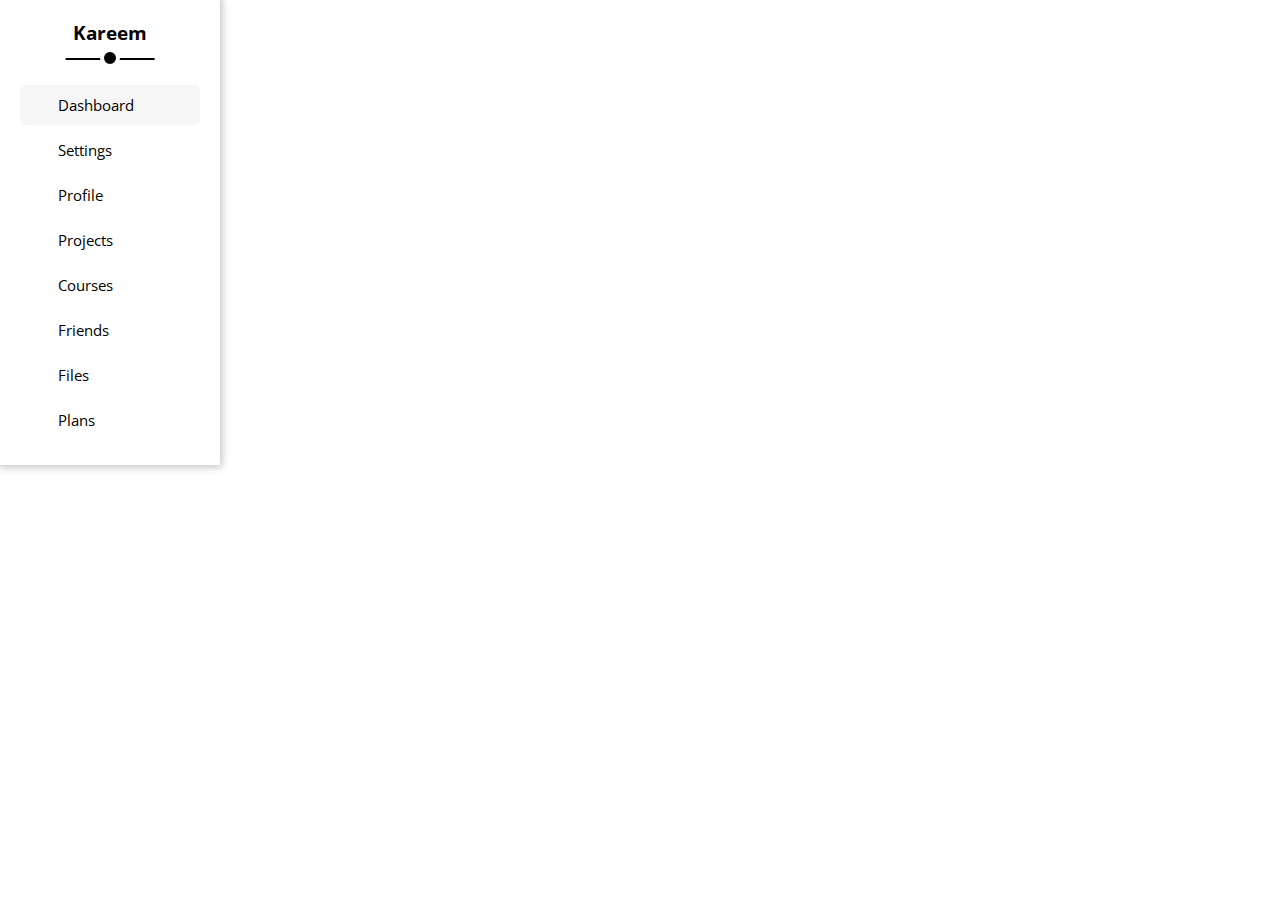
==== settings.html @ 8bd42213 "Created Settings HTML Page and fixed links in <aside>" ====
<!DOCTYPE html>
<html lang="en">
<head>
    <meta charset="UTF-8">
    <meta name="viewport" content="width=device-width, initial-scale=1.0">
    <title>Settings</title>

    <!-- Font Awesome -->
    <link rel="stylesheet" href="css/all.min.css">
    
    <!-- Normailze CSS File -->
    <link rel="stylesheet" href="css/normalize.css">

    <!-- Dashboard CSS FIle -->
    <link rel="stylesheet" href="css/dashboard.css">

    <!-- Settings CSS File -->
    <link rel="stylesheet" href="css/settings.css">
    
    <!-- Google Font -->
    <link rel="preconnect" href="https://fonts.googleapis.com">
    <link rel="preconnect" href="https://fonts.gstatic.com" crossorigin>
    <link href="https://fonts.googleapis.com/css2?family=Open+Sans:ital,wght@0,300..800;1,300..800&display=swap" rel="stylesheet">
</head>
<body>
    <div class="page">
        <aside>
            <h3>Kareem</h3>
            <ul>
                <li><a href="index.html" class="active"><span>Dashboard</span></a></li>
                <li><a href="settings.html"><span>Settings</span></a></li>
                <li><a href="profile.html"><span>Profile</span></a></li>
                <li><a href="projects.html"><span>Projects</span></a></li>
                <li><a href="courses.html"><span>Courses</span></a></li>
                <li><a href="friends.html"><span>Friends</span></a></li>
                <li><a href="files.html"><span>Files</span></a></li>
                <li><a href="plans.html"><span>Plans</span></a></li>
            </ul>
        </aside>

        
    </div>
</body>
</html>
---- css/dashboard.css ----
/* Variables */
:root {
    --main-trans: 0.3s;
    --hover-color: #f6f6f6;
    --blue-color: #0075ff;
    --blue-alt-color: #0d69d5;
    --orange-color: #f59e0b;
    --green-color: #22c55e;
    --red-color: #f44336;
    --grey-color: #888;
    --border-color: #ccc;
    --border-light: #ececec;
    --shadow: 0 0 8px 2px rgb(194, 194, 194);
    --shadow-light: 0 0 6px 2px rgb(221, 221, 221);
}
/* End Variables */



/* Global Rules */
html {
    scroll-behavior: smooth;
}

body {
    font-family: "Open Sans", sans-serif;
    font-optical-sizing: auto;
    font-style: normal;
}

* {
    margin: 0;
    padding: 0;
    box-sizing: border-box;
    -webkit-box-sizing: border-box;
    -moz-box-sizing: border-box;
}

ul {
    margin: 0;
    padding: 0;
    list-style: none;
}

a {
    text-decoration: none;
}

.container {
    margin-left: auto;
    margin-right: auto;
    padding-left: 15px;
    padding-right: 15px;
}

.main-title h1{
    margin: 0;
    padding: 20px;
    position: relative;
    width: fit-content;
}

.main-title h1::before {
    content: "";
    position: absolute;
    width: 60%;
    height: 3px;
    background-color: white;
    bottom: 10px;
    left: 20px;
}

.main-title h1::after {
    content: "";
    position: absolute;
    width: 30%;
    height: 3px;
    background-color: black;
    bottom: 10px;
    left: 20px;
}
/* End Global Rules */



/* Local Rules */
.page {
    display: flex;
    /* flex-wrap: wrap; */
}

aside {
    width: 220px;
    padding: 20px;
    box-shadow: 0 0 8px 2px rgb(194, 194, 194);
    position: relative;
}

aside h3 {
    width: fit-content;
    margin: 0 auto 40px;
    position: relative;
}

aside h3::before {
    content: "";
    position: absolute;
    height: 2px;
    background-color: black;
    width: 120%;
    bottom: -15px;
    left: 50%;
    translate: -50%;
}

aside h3::after {
    content: "";
    position: absolute;
    width: 12px;
    height: 12px;
    background-color: black;
    bottom: -23px;
    left: 50%;
    translate: -50%;
    border-radius: 50%;
    border: 4px solid white;
}

aside ul li a {
    display: block;
    padding: 10px;
    border-radius: 6px;
    color: black;
    width: 100%;
    transition: var(--main-trans);
    margin-bottom: 5px;
    position: relative;
    padding-left: 38px;
    font-size: 15px;
}

aside ul li a::before {
    position: absolute;
    font-family: "Font Awesome 6 Free"; /* or "Font Awesome 6 Free", depending on your version */
    font-weight: 900; /* This sets the icon weight, 900 for solid, 400 for regular, etc. */
    left: 10px;
    top: 50%;
    translate: 0 -50%;
}

aside ul li a:hover {
    background-color: var(--hover-color);
}

aside ul li a.active {
    background-color: var(--hover-color);
}

aside ul li:first-of-type a::before {
    content: "\f201";
}

aside ul li a[href="#settings.html"]::before {
    content: "\f013";
    margin-left: -1px;
}

aside ul li a[href="#profile.html"]::before {
    content: "\f007";
}

aside ul li a[href="#projects.html"]::before {
    content: "\e13b";
}

aside ul li a[href="#courses.html"]::before {
    content: "\f19d";
    margin-left: -1px;
}

aside ul li a[href="#friends.html"]::before {
    content: "\f500";
    margin-left: -1px;
}

aside ul li a[href="#files.html"]::before {
    content: "\f15b";
    margin-left: 2px;
}

aside ul li a[href="#plans.html"]::before {
    content: "\f09d";
}

main {
    /* width: 100%; */
    flex-grow: 1;
}

main header {
    display: flex;
    justify-content: space-between;
    padding: 15px 20px;
    align-items: center;
}

main header .right {
    display: flex;
    gap: 20px;
    align-items: center;
}

main header .prof-img {
    width: 35px;
    border-radius: 50%;
    overflow: hidden;
}

main header .prof-img img {
    max-width: 100%;
    border-radius: 50%;
}

main header .right i {
    font-size: 20px;
    position: relative;
}

main header .right i::after {
    content: "";
    position: absolute;
    width: 10px;
    height: 10px;
    background-color: green;
    border-radius: 50%;
    top: -5px;
    right: -8px;
}

main header .search-box {
    position: relative;
    height: fit-content;
    max-width: 200px;
}

main header .search-box::before {
    content: "\f002";
    font-family: "Font Awesome 6 Free";
    position: absolute;
    left: 10px;
    font-weight: 900;
    color: var(--grey-color);
    bottom: 11px;
}

main header input {
    outline: none;
    border-radius: 10px;
    border: 1px solid var(--border-color);
    padding: 10px 0;
    padding-left: 37px;
    width: 170px;
    transition: var(--main-trans);
}

main header input:focus {
    width: 200px;
}

main header input:focus::placeholder {
    color: white;
}

main header input::placeholder {
    font-size: 13px;
}

main .main-page {
    background-color: #f1f5f9;
    margin: 0
}

main .main-page .grid {
    display: grid;
    gap: 20px;
    grid-template-columns: repeat(auto-fill, minmax(500px, 1fr));
    grid-template-rows: repeat(auto-fill, 430px);
    padding: 20px;
}

main .main-page .grid div {
    background-color: white;
    border-radius: 10px;

}

main .main-page .grid .welcome .info{
    display: flex;
    flex-direction: column;
    justify-content: flex-start;
    background-color: #e9e9e9;
    padding: 20px;
    height: 35%;
    position: relative;
    border-bottom-left-radius: 0;
    border-bottom-right-radius: 0;
}

main .main-page .grid .welcome .info::after {
    content: "";
    background-image: url(../images/profile.jpg);
    width: 60px;
    height: 60px;
    background-size: cover;
    border-radius: 50%;
    overflow: hidden;
    position: absolute;
    bottom: -30px;
    left: 20px;
    z-index: 2;
    border: 4px solid white;
    box-shadow: 0 0 6px 2px rgb(221, 221, 221);
}

main .main-page .grid .welcome .info h2,
main .main-page .grid .welcome .info h4 {
    width: fit-content;
}

main .main-page .grid .welcome .info h4 {
    margin-top: 7px;
    color: var(--grey-color);
    font-weight: normal;
    font-size: 15px;
}

main .main-page .grid .welcome .info .welcome-img {
    align-self: flex-end;
    max-width: 200px;
    translate: 0 -50px;
    background-color: transparent;
}

main .main-page .grid .welcome .info .welcome-img img {
    max-width: 100%;
}

main .main-page .grid .welcome .text {
    display: flex;
    justify-content: space-evenly;
    align-items: center;
    text-align: center;
    margin-top: 60px;
    border-top: 1px solid #ececec;
    border-bottom: 1px solid #ececec;
    border-radius: 0;
    padding: 20px 0;
}

main .main-page .grid .welcome .text .col {
    width: 116px;
}

main .main-page .grid .welcome .text .col h4{
    font-weight: 500;
    color: black;
    width: fit-content;
    margin-left: auto;
    margin-right: auto;
    margin-bottom: 15px;
}

main .main-page .grid .welcome .text .col p {
    font-size: 14px;
    color: var(--grey-color)
}

main .main-page .grid .welcome a {
    display: block;
    color: white;
    background-color: var(--blue-color);
    transition: var(--main-trans);
    border-radius: 6px;
    padding: 5px 10px;
    text-align: center;
    margin-top: 20px;
    margin-left: auto;
    margin-right: 15px;
    width: fit-content;
    font-size: 14px;
}

main .main-page .grid .welcome a:hover {
    background-color: var(--blue-alt-color);
}

main .main-page .grid .draft {
    padding: 20px;
    display: flex;
    flex-flow: column wrap;
}

main .main-page .grid .draft h4 {
    margin-top: 10px;
    color: var(--grey-color);
    font-weight: normal;
    font-size: 15px;
    margin-bottom: 20px;
}

main .main-page .grid .draft input[type=text],
main .main-page .grid .draft textarea {
    width: 100%;
    padding: 10px;
    background-color: #e9e9e9;
    outline: none;
    border: none;
    margin-bottom: 20px;
    border-radius: 6px;
    font-size: 13px;
    resize: none;
}

main .main-page .grid .draft textarea {
    height: 180px;
}

main .main-page .grid .draft input[type='submit'] {
    display: block;
    color: white;
    background-color: var(--blue-color);
    transition: var(--main-trans);
    border-radius: 6px;
    padding: 5px 10px;
    text-align: center;
    margin-left: auto;
    width: fit-content;
    font-size: 14px;
    outline: none;
    border: none;
    cursor: pointer;
}

main .main-page .grid .draft input[type='submit']:hover {
    background-color: var(--blue-alt-color);
}

main .main-page .grid .targets {
    padding: 20px;
    display: flex;
    flex-flow: column wrap;
}

main .main-page .grid .targets h2 + h4 {
    margin-bottom: 20px;
}

main .main-page .grid .targets h4 {
    margin-top: 10px;
    color: var(--grey-color);
    font-weight: normal;
    font-size: 15px;
    margin-bottom: 10px;
}

main .main-page .grid .targets .row {
    display: flex;
    gap: 15px;
    margin-bottom: 20px;
}

main .main-page .grid .targets .row .icon {
    width: 80px;
    height: 80px;
    display: flex;
    justify-content: center;
    align-items: center;
}

main .main-page .grid .targets .row .icon i {
    font-size: 20px;;
}

main .main-page .grid .targets .row:first-of-type .icon {
    background-color: rgb(0 117 255 / 20%);
    color: var(--blue-color);
}

main .main-page .grid .targets .row:nth-of-type(2) .icon {
    background-color: rgb(245 158 11 / 20%);
    color: var(--orange-color);
}

main .main-page .grid .targets .row:last-of-type .icon {
    background-color: rgb(34 197 94 / 20%);
    color: var(--green-color);
}

main .main-page .grid .targets .row .tar h3 {
    font-size: 16px;
}

main .main-page .grid .targets .row .tar {
    flex-grow: 1;
}

main .main-page .grid .targets .row .tar .prog-bar {
    width: 100%;
    height: 4px;
    margin-top: 10px;
}

main .main-page .grid .targets .row .tar .prog-bar .prog {
    position: relative;
}

main .main-page .grid .targets .row:first-of-type .prog-bar {
    background-color: rgb(0 117 255 / 20%);
}

main .main-page .grid .targets .row:first-of-type .prog-bar .prog::before {
    content: "80%";
    color: white;
    position: absolute;
    font-size: 14px;
    text-align: center;
    right: -17px;
    top: -40px;
    padding: 5px;
    background-color: var(--blue-color);
    border-radius: 6px;
}

main .main-page .grid .targets .row:first-of-type .prog-bar .prog::after {
    content: "";
    position: absolute;
    background-color: var(--blue-color);
    width: 10px;
    height: 10px;
    rotate: 45deg;
    top: -20px;
    right: -4px;
}

main .main-page .grid .targets .row:first-of-type .prog-bar .prog {
    width: 80%;
    height: 100%;
    background-color: var(--blue-color);
}

main .main-page .grid .targets .row:nth-of-type(2) .prog-bar {
    background-color: rgb(245 158 11 / 20%);
}

main .main-page .grid .targets .row:nth-of-type(2) .prog-bar .prog {
    width: 55%;
    height: 100%;
    background-color: var(--orange-color);
}

main .main-page .grid .targets .row:nth-of-type(2) .prog-bar .prog::before {
    content: "55%";
    color: white;
    position: absolute;
    font-size: 14px;
    text-align: center;
    right: -17px;
    top: -40px;
    padding: 5px;
    background-color: var(--orange-color);
    border-radius: 6px;
}

main .main-page .grid .targets .row:nth-of-type(2) .prog-bar .prog::after {
    content: "";
    position: absolute;
    background-color: var(--orange-color);
    width: 10px;
    height: 10px;
    rotate: 45deg;
    top: -20px;
    right: -4px;
}

main .main-page .grid .targets .row:last-of-type .prog-bar {
    background-color: rgb(34 197 94 / 20%);
}

main .main-page .grid .targets .row:last-of-type .prog-bar .prog {
    width: 75%;
    height: 100%;
    background-color: var(--green-color);
}

main .main-page .grid .targets .row:nth-of-type(3) .prog-bar .prog::before {
    content: "75%";
    color: white;
    position: absolute;
    font-size: 14px;
    text-align: center;
    right: -17px;
    top: -40px;
    padding: 5px;
    background-color: var(--green-color);
    border-radius: 6px;
}

main .main-page .grid .targets .row:nth-of-type(3) .prog-bar .prog::after {
    content: "";
    position: absolute;
    background-color: var(--green-color);
    width: 10px;
    height: 10px;
    rotate: 45deg;
    top: -20px;
    right: -4px;
}

main .main-page .grid .statistics {
    padding: 20px;
}

main .main-page .grid .statistics h2 + h4 {
    margin-bottom: 20px;
}

main .main-page .grid .statistics h4 {
    margin-top: 10px;
    color: var(--grey-color);
    font-weight: normal;
    font-size: 15px;
    margin-bottom: 10px;
}

main .main-page .grid .statistics .inner-flex {
    display: flex;
    flex-wrap: wrap;
    justify-content: space-between;
}

main .main-page .grid .statistics .inner-flex .card {
    border: 1px solid var(--border-color);
    flex-basis: 48%;
    margin-bottom: 20px;
    padding: 20px;
    display: flex;
    flex-direction: column;
    justify-content: center;
    align-items: center;
}

main .main-page .grid .statistics .inner-flex .card i {
    font-size: 26px;
    margin-bottom: 10px;
}

main .main-page .grid .statistics .inner-flex .card h2 + h4 {
    margin-bottom: 0;
    font-size: 13px;
}

main .main-page .grid .statistics .inner-flex .card:first-of-type i {
    color: var(--orange-color)
}

main .main-page .grid .statistics .inner-flex .card:nth-of-type(2) i {
    color: var(--blue-alt-color)
}

main .main-page .grid .statistics .inner-flex .card:nth-of-type(3) i {
    color: var(--green-color)
}

main .main-page .grid .statistics .inner-flex .card:last-of-type i {
    color: var(--red-color)
}

main .main-page .grid .news {
    padding: 20px;
}

main .main-page .grid .news .row {
    display: flex;
    padding: 15px 0;
    border-bottom: 1px solid var(--border-light);
    border-radius: initial;
    align-items: center;
    flex-grow: 1;
    justify-content: space-between;
}

main .main-page .grid .news .row .date {
    background-color: #e9e9e9;
    padding: 5px 10px;
    border-radius: 6px;
    font-size: 13px;
    text-align: center;
    color: black;
}

main .main-page .grid .news .row:last-of-type {
    padding: 0;
    padding-top: 20px;
    border-bottom: none;
}

main .main-page .grid .news .row .news-img {
    width: 100px;
    border-radius: 6px;
    overflow: hidden;
    margin-right: 15px;
}

main .main-page .grid .news .row .news-img img {
    max-width: 100%;
    border-radius: 6px;
}

main .main-page .grid .news .row h4 {
    font-size: 16px;
    margin-bottom: 10px;
}

main .main-page .grid .news .row p {
    margin: 0;
    padding: 0;
    font-size: 14px;
    color: var(--grey-color);
}

main .main-page .grid .news .row div:first-child {
    display: flex;
    align-items: center;
}

main .main-page .grid .tasks {
    padding: 20px;
}

main .main-page .grid .tasks .row {
    display: flex;
    justify-content: space-between;
    border-radius: initial;
    align-items: center;
}

main .main-page .grid .tasks .row:not(:last-of-type) {
    border-bottom: 1px solid var(--border-light);
}

main .main-page .grid .tasks .row .info h4:first-child {
    margin-top: 15px;
}

main .main-page .grid .tasks .row .info h4:last-child {
    color: var(--grey-color);
    margin-top: 10px;
    margin-bottom: 15px;
    font-weight: normal;
}

main .main-page .grid .tasks .row:nth-of-type(4) {
    position: relative;
}

main .main-page .grid .tasks .row:nth-of-type(4)::before {
    position: absolute;
    content: "";
    z-index: 2;
    background-color: white;
    top: 0;
    left: 0;
    width: 100%;
    height: 100%;
    opacity: 0.7;
}

main .main-page .grid .tasks .row:nth-of-type(4) .info {
    text-decoration: line-through;
}

main .main-page .grid .tasks .row i {
    transition: var(--main-trans);
    cursor: pointer;
}

main .main-page .grid .tasks .row i:hover {
    color: var(--red-color);
}

main .main-page .grid .search-items {
    padding: 20px;
}

main .main-page .grid .search-items h4 {
    margin-top: 20px;
    color: var(--grey-color);
    font-weight: normal;
}

main .main-page .grid .search-items .row {
    display: flex;
    justify-content: space-between;
    align-items: center;
    margin-bottom: 30px;
}

main .main-page .grid .search-items .row:first-of-type {
    margin-top: 10px ;
}

main .main-page .grid .search-items .row div {
    background-color: #e9e9e9;
    padding: 5px 10px;
    text-align: center;
    font-size: 14px;
    border-radius: 6px;
}

main .main-page .grid .uploads {
    padding: 20px;
}

main .main-page .grid .uploads > h2:first-child {
    margin-bottom: 5px;
}

main .main-page .grid .uploads .row {
    display: flex;
    justify-content: space-between;
    align-items: center;
    padding-bottom: 15px;
    padding-top: 15px;
    border-radius: 0;
}

main .main-page .grid .uploads .row:last-of-type {
    padding-bottom: 0;
}

main .main-page .grid .uploads .row:not(:last-of-type) {
    border-bottom: 1px solid var(--border-light);
}

main .main-page .grid .uploads .row div {
    display: flex;
    align-items: center;
}

main .main-page .grid .uploads .row div .info {
    display: flex;
    flex-direction: column;
    justify-content: center;
    align-items: flex-start;
}

main .main-page .grid .uploads .row div .info h4:last-of-type {
    font-weight: normal;
    color: var(--grey-color);
    margin-top: 5px;
    font-size: 15px;
}

main .grid .uploads .row .file-img {
    width: 40px;
    margin-right: 10px;
}

main .grid .uploads .row .file-img img {
    max-width: 100%;
}

main .main-page .grid .uploads .row > div:last-of-type {
    padding: 5px 10px;
    text-align: center;
    font-size: 13px;
    background-color: #e9e9e9;
    border-radius: 6px;
}

main .main-page .grid .proj-prog {
    padding: 20px;
    position: relative;
}

main .main-page .grid .proj-prog h2 {
    margin-bottom: 20px;
}

main .main-page .grid .proj-prog .row {
    display: flex;
    align-items: center;
    padding-bottom: 30px;
    position: relative;
}

main .main-page .grid .proj-prog .row::before {
    content: "";
    position: absolute;
    width: 2px;
    height: 80%;
    left: 13px;
    background-color: var(--blue-color);
    top: 14px;
}

main .main-page .grid .proj-prog .row:last-of-type::before {
    width: 0;
}

main .main-page .grid .proj-prog .row div {
    width: 28px;
    height: 28px;
    border-radius: 50%;
    border: 2px solid var(--blue-color);
    margin-right: 15px;
    z-index: 2;
    position: relative;
}

main .main-page .grid .proj-prog .row:first-of-type div::before,
main .main-page .grid .proj-prog .row:nth-of-type(2) div::before,
main .main-page .grid .proj-prog .row:nth-of-type(3) div::before {
    content: "";
    position: absolute;
    background-color: var(--blue-color);
    border-radius: 50%;
    width: 80%;
    height: 80%;
    top: 50%;
    left: 50%;
    translate: -50% -50%;
}

main .main-page .grid .proj-prog .row:nth-of-type(4) div::before {
    content: "";
    position: absolute;
    background-color: var(--blue-color);
    border-radius: 50%;
    width: 80%;
    height: 80%;
    top: 50%;
    left: 50%;
    translate: -50% -50%;
    animation: light 1.5s ease-in-out infinite;
}

@keyframes light {
    0% {
        opacity: 0;
    }
    50% {
        opacity: 1;
    }
    100% {
        opacity: 0;
    }
}

main .main-page .grid .proj-prog .row h3 {
    font-weight: 500;
    font-size: 16px;
}

main .main-page .grid .proj-prog .prog-img {
    width: 150px;
    position: absolute;
    right: 0px;
    opacity: 0.1;
    bottom: 0px;
    z-index: 2;
}

main .main-page .grid .proj-prog .prog-img img {
    max-width: 100%;
}

main .main-page .grid .reminders {
    padding: 20px;
}

main .main-page .grid .reminders h2 {
    margin-bottom: 20px;
}

main .main-page .grid .reminders .row {
    display: flex;
    margin-bottom: 15px;
    align-items: center;
    justify-content: flex-start;
}

main .main-page .grid .reminders .row div:first-child {
    border-radius: 50%;
    width: 15px;
    height: 15px;
    margin-right: 15px;
}

main .main-page .grid .reminders .row:first-of-type div:first-child {
    background-color: var(--blue-color);
}

main .main-page .grid .reminders .row:nth-of-type(2) div:first-child {
    background-color: var(--green-color);
}

main .main-page .grid .reminders .row:nth-of-type(3) div:first-child {
    background-color: var(--orange-color);
}

main .main-page .grid .reminders .row:last-of-type div:first-child {
    background-color: var(--red-color);
}

main .main-page .grid .reminders .row .info h4 {
    font-size: 15px;
    margin-bottom: 10px;
}

main .main-page .grid .reminders .row .info p {
    color: var(--grey-color);
    font-size: 12px;
}

main .main-page .grid .reminders .row .info {
    border-left: 2px solid;
    border-radius: 0;
    padding-left: 15px;
}

main .main-page .grid .reminders .row:first-of-type .info {
    border-left-color: var(--blue-color);
}

main .main-page .grid .reminders .row:nth-of-type(2) .info {
    border-left-color: var(--green-color);
}

main .main-page .grid .reminders .row:nth-of-type(3) .info {
    border-left-color: var(--orange-color);
}

main .main-page .grid .reminders .row:last-of-type .info {
    border-left-color: var(--red-color);
}

main .main-page .grid .latest-post {
    padding: 20px;
}

main .main-page .grid .latest-post h2 {
    margin-bottom: 20px;
}

main .main-page .grid .latest-post .author {
    display: flex;
    align-items: center;
    padding-bottom: 15px;
    border-bottom: 1px solid var(--border-light);
    border-radius: 0;
}

main .main-page .grid .latest-post .author .author-img {
    overflow: hidden;
    border-radius: 50%;
    width: 50px;
    margin-right: 15px;
}

main .main-page .grid .latest-post .author .author-img img {
    border-radius: 50%;
    max-width: 100%;
}

main .main-page .grid .latest-post .author h3 {
    font-size: 16px;
    margin-bottom: 10px;
}

main .main-page .grid .latest-post .author p {
    color: var(--grey-color);
}

main .main-page .grid .latest-post .author + p {
    margin-top: 20px;
    font-weight: 500;
    text-transform: capitalize;
    line-height: 1.6;
    padding-bottom: 20px;
    border-bottom: 1px solid var(--border-light);
}

main .main-page .grid .latest-post .row {
    display: flex;
    justify-content: space-between;
    align-items: center;
    color: var(--grey-color);
    margin-top: 15px;
}
/* End Local Rules */








/* Media Queries */
/* Custom */
@media (width <= 769px) {
    aside ul li a span {
        display: none;
    }
    
    aside h3 {
        font-size: 12px;
        margin-bottom: 20px;
        letter-spacing: -1px;
    }

    aside h3::before,
    aside h3::after {
        display: none;
    }

    aside {
        width: fit-content;
    }

    aside ul li a {
        width: fit-content;
        margin-left: auto;
        margin-right: auto;
        padding: 20px;
        text-align: center;
    }

    aside ul li a::before,
    aside ul li a::after {
        text-align: center;
        top: 50%;
        left: 50%;
        translate: -50% -50%;
    }

    aside {
        padding: 10px
    }

    main header input {
        width: 150px;
        font-size: 12px;
    }

    main header input::placeholder {
        font-size: 12px;
    }

    main header input:focus {
        width: 170px;
    }

    main .main-page .grid {
        padding: 10px;
    }

    main .main-page .grid .welcome .info {
        height: 25%;
    }

    main .main-page .grid .welcome .info::after {
        left: 50%;
        translate: -50%;
    }

    main .main-page .grid .welcome .info .welcome-img {
        display: none;
    }

    main .main-page .grid {
        grid-template-columns: 1fr;
        grid-template-rows: 500px;
    }

    main .main-page .grid .welcome .text  {
        flex-direction: column;
    }

    main .main-page .grid .welcome .text .col:not(:last-of-type) p {
        margin-bottom: 30px;
    }

    main .main-page .grid .statistics .inner-flex {
        flex-direction: column;
    }

    main .main-page .grid .news .row {
        flex-direction: column;
        text-align: center;
    }

    main .main-page .grid .news .row div:first-child {
        flex-direction: column;
    }

    main .main-page .grid .news .row .news-img {
        margin-bottom: 10px;
    }

    main .main-page .grid .news .row h4 {
        margin-bottom: 10px;
    }

    main .main-page .grid .news .row p {
        margin-bottom: 10px;
    }

    main .main-page .grid .proj-prog .prog-img {
        display: none;
    }

    main .main-page .grid .proj-prog .row h3 {
        font-size: 14px;
    }

    main .main-page .grid .latest-post .author + p {
        text-align: center;
    }
}
/* End Custom */

/* Main Queries */
@media (min-width: 769px) {
    
}

@media (min-width: 992) {
    
}

@media (min-width: 1200px) {
    
}
/* End Main Queries */
/* End Media Queries */
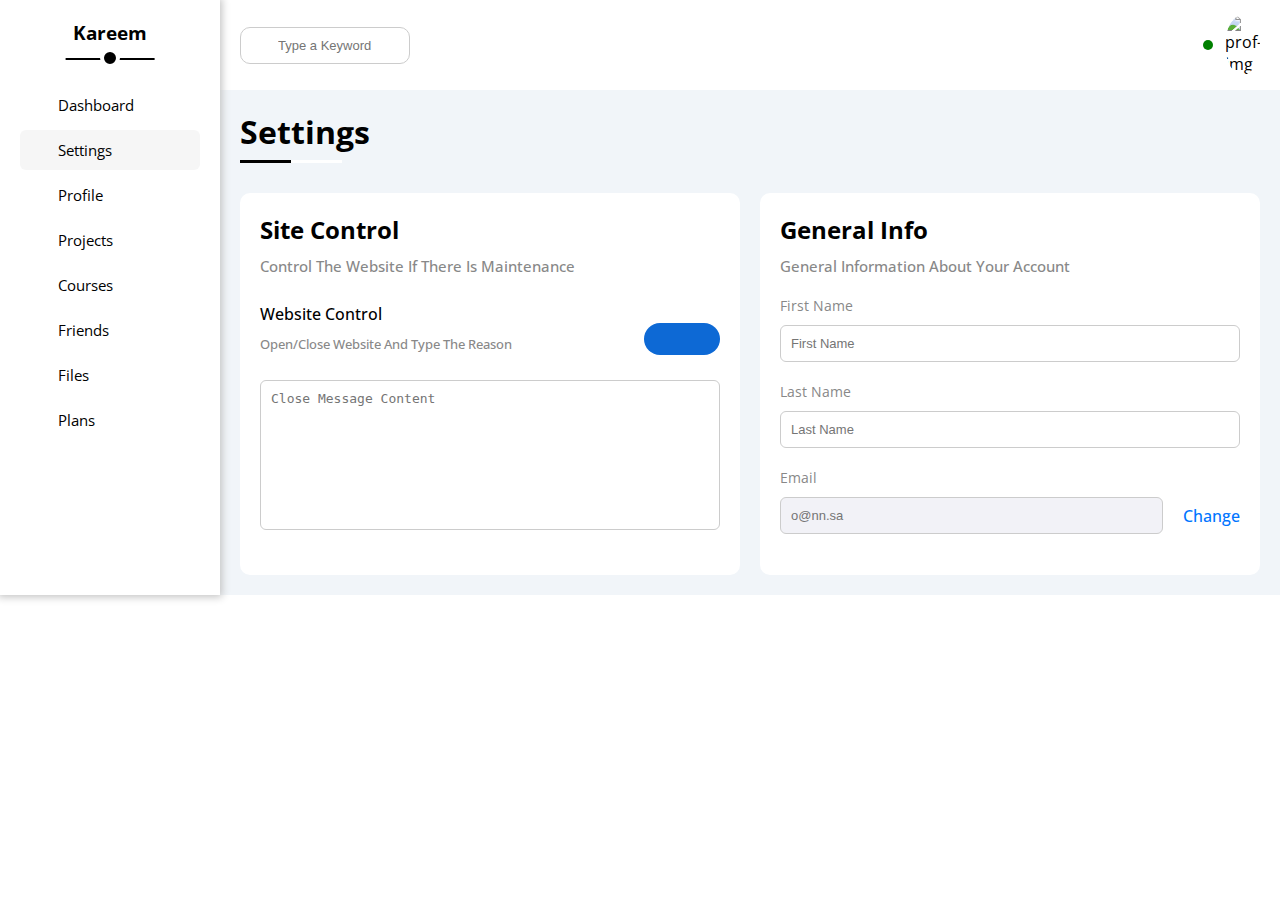
==== commit c6e3e42a: "Added General Info Card" ====
--- a/settings.html
+++ b/settings.html
@@ -27,8 +27,8 @@
         <aside>
             <h3>Kareem</h3>
             <ul>
-                <li><a href="index.html" class="active"><span>Dashboard</span></a></li>
-                <li><a href="settings.html"><span>Settings</span></a></li>
+                <li><a href="index.html"><span>Dashboard</span></a></li>
+                <li><a href="settings.html" class="active"><span>Settings</span></a></li>
                 <li><a href="profile.html"><span>Profile</span></a></li>
                 <li><a href="projects.html"><span>Projects</span></a></li>
                 <li><a href="courses.html"><span>Courses</span></a></li>
@@ -38,7 +38,61 @@
             </ul>
         </aside>
 
-        
+        <main>
+            <header>
+                <div class="search-box">
+                    <input type="search" name="search" id="search" placeholder="Type a Keyword">
+                </div>
+
+                <div class="right">
+                    <i class="fa-regular fa-bell"></i>
+                    
+                    <div class="prof-img">
+                        <img src="images/profile.jpg" alt="prof-img">
+                    </div>
+                </div>
+            </header>
+
+            <div class="main-page">
+                <div class="main-title">
+                    <h1>Settings</h1>
+                </div>
+
+                <div class="grid">
+                    <div class="site-control">
+                        <h2>Site Control</h2>
+                        <p>Control The Website If There Is Maintenance</p>
+
+                        <div class="row">
+                            <div class="info">
+                                <h5>Website Control</h5>
+                                <p>Open/Close Website And Type The Reason</p>
+                            </div>
+                            <label class="special-check">
+                                <input type="checkbox" class="special-check" checked>
+                                <div class="toggle"></div>
+                            </label>
+                        </div>
+
+                        <textarea placeholder="Close Message Content"></textarea>
+                    </div>
+
+                    <div class="general-info">
+                        <h2>General Info</h2>
+                        <p>General Information About Your Account</p>
+                        <label>First Name</label>
+                        <input type="text" placeholder="First Name">
+                        <label>Last Name</label>
+                        <input type="text" placeholder="Last Name">
+                        <label>Email</label>
+                        <div class="row">
+                            <input type="email" placeholder="o@nn.sa" disabled>
+                            <a href="#">Change</a>
+                        </div>
+                    </div>
+                </div>
+            </div>
+        </main>
     </div>
 </body>
 </html>--- a/css/settings.css
+++ b/css/settings.css
@@ -0,0 +1,139 @@
+.grid {
+    grid-template-rows: initial !important;
+}
+
+.grid > div {
+    padding: 20px;
+}
+
+.grid .site-control h2 {
+    margin-bottom: 10px;
+}
+
+.grid .site-control h2 + p {
+    color: var(--grey-color);
+    font-size: 15px;
+    font-weight: 500;
+}
+
+.grid .site-control .row {
+    display: flex;
+    margin: 25px 0;
+    align-items: center;
+    justify-content: space-between;
+}
+
+.grid .site-control .row .info h5 {
+    font-size: 16px;
+    font-weight: 500;
+    margin-bottom: 10px;
+}
+
+.grid .site-control .row .info p {
+    color: var(--grey-color);
+    font-size: 13px;
+    font-weight: 500;
+}
+
+.grid label.special-check input {
+    opacity: 0;
+}
+.grid label.special-check .toggle {
+    width: 76px;
+    background-color: var(--blue-alt-color);    
+    height: 32px;
+    border-radius: 30px;
+    overflow: hidden;
+    transition: var(--main-trans);
+    cursor: pointer;
+    position: relative;
+}
+
+.grid label.special-check .toggle::before {
+    content: "\f058";
+    position: absolute;
+    font-family: "Font Awesome 6 Free";
+    font-weight: 900;
+    font-size: 24px;
+    right: 5%;
+    bottom: -12px;
+    translate: 0 -50%;
+    color: white;
+    transition: var(--main-trans);
+}
+
+.grid label.special-check input:not(:checked) + .toggle{
+    background-color: #dadada;
+}
+
+.grid label.special-check input:not(:checked) + .toggle::before {
+    content: "\f057";
+    right: 63%;
+}
+
+.grid .site-control textarea {
+    padding: 10px;
+    font-size: 13px;
+    resize: none;
+    width: 100%;
+    height: 150px;
+    border-radius: 6px;
+    border-color: var(--border-color);
+    outline: none;
+    margin-bottom: 20px;
+}
+
+.grid .general-info h2{
+    margin-bottom: 10px;
+}
+
+.grid .general-info h2 + p {
+    color: var(--grey-color);
+    font-size: 15px;
+    font-weight: 500;
+}
+
+.grid .general-info label {
+    margin-top: 20px;
+    display: block;
+    color: var(--grey-color);
+    font-size: 14px;
+    margin-bottom: 10px;
+}
+
+.grid .general-info input {
+    width: 100%;
+    padding: 10px;
+    border-radius: 6px;
+    border: none;
+    border: 1px solid;
+    border-color: var(--border-color);
+    outline: none;
+    font-size: 13px;
+    font-weight: 500;
+}
+
+.grid .general-info .row {
+    display: flex;
+    align-items: center;
+    gap: 20px
+}
+
+.grid .general-info input[type=email] {
+    background-color: rgb(242, 242, 247);
+    flex-grow: 1;
+}
+
+.grid .general-info a {
+    color: var(--blue-color);
+    font-weight: 500;
+}
+
+
+
+
+
+/* Start Media Queries  */
+@media (width <= 769px) {
+    
+}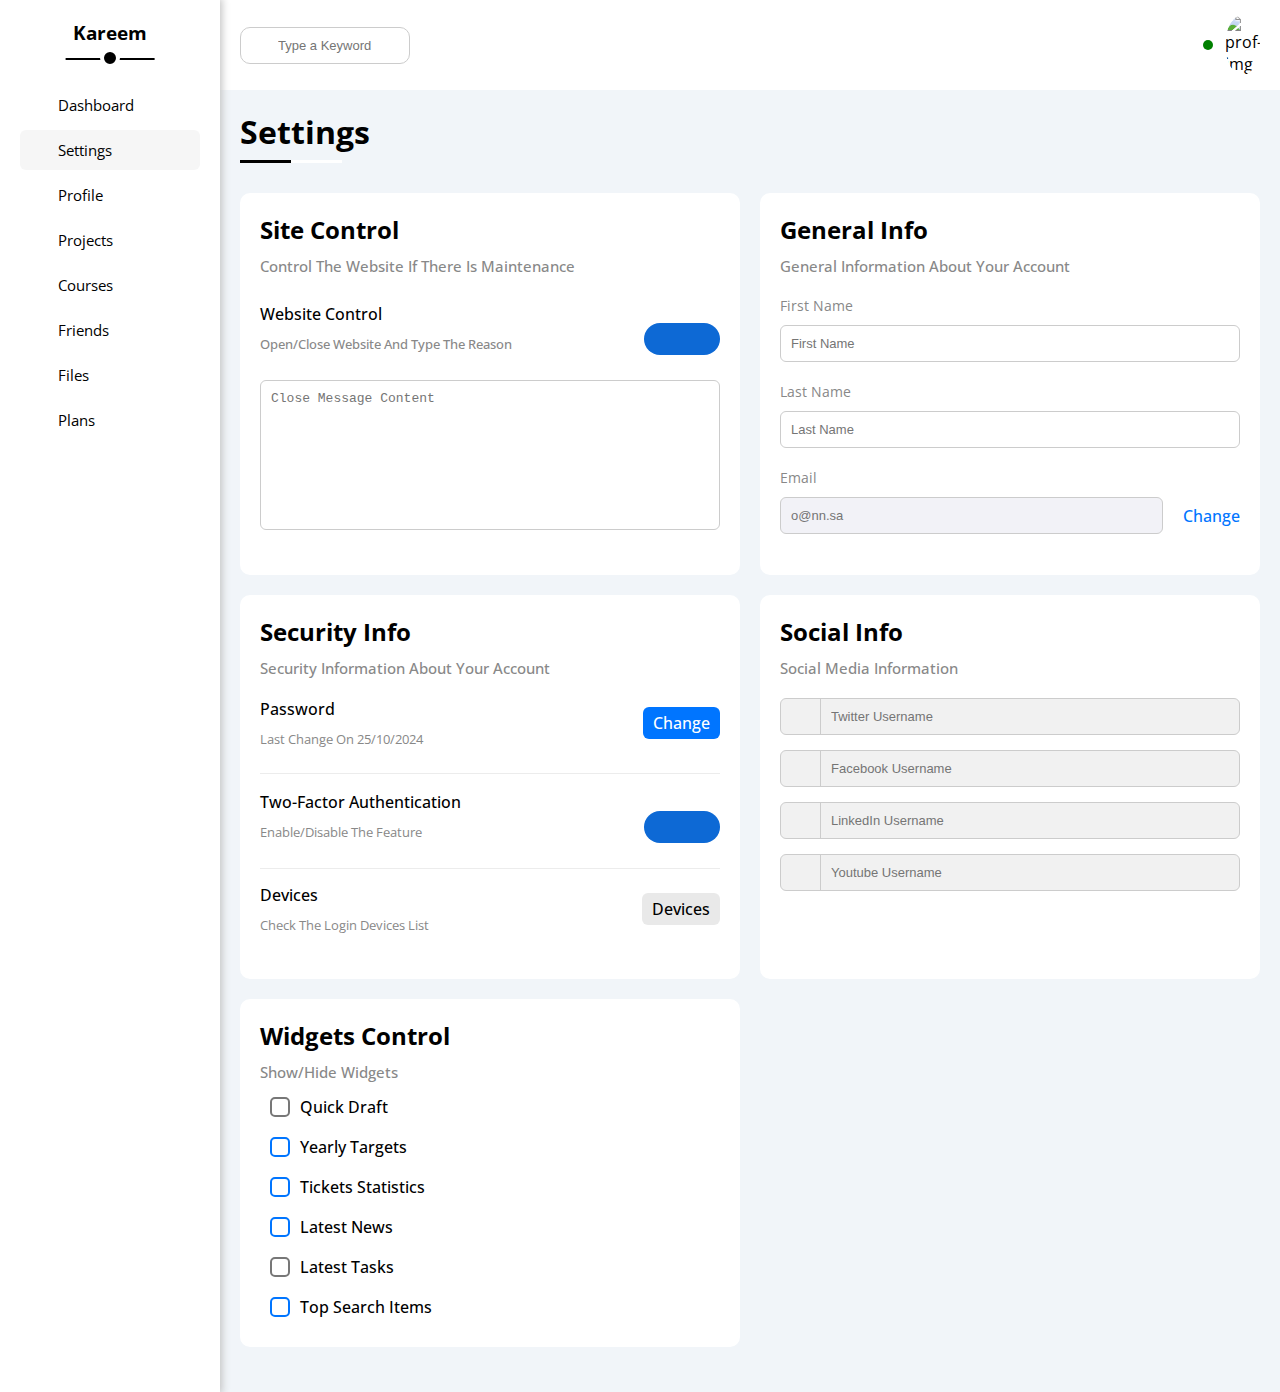
==== commit 74a64268: "Added Widgets Control Card" ====
--- a/settings.html
+++ b/settings.html
@@ -90,6 +90,126 @@
                             <a href="#">Change</a>
                         </div>
                     </div>
+
+                    <div class="security-info">
+                        <h2>Security Info</h2>
+                        <p>Security Information About Your Account</p>
+                        <div class="row">
+                            <div class="info">
+                                <h4>Password</h4>
+                                <p>Last Change On 25/10/2024</p>
+                            </div>
+                            <a href="#">Change</a>
+                        </div>
+
+                        <div class="row">
+                            <div class="info">
+                                <h4>Two-Factor Authentication</h4>
+                                <p>Enable/Disable The Feature</p>
+                            </div>
+                            <label class="special-check">
+                                <input type="checkbox" class="special-check" checked>
+                                <div class="toggle"></div>
+                            </label>
+                        </div>
+
+                        <div class="row">
+                            <div class="info">
+                                <h4>Devices</h4>
+                                <p>Check The Login Devices List</p>
+                            </div>
+                            <a href="#">Devices</a>
+                        </div>
+                    </div>
+
+                    <div class="social-info">
+                        <h2>Social Info</h2>
+                        <p>Social Media Information</p>
+                        <div class="row">
+                            <input type="text" placeholder="Twitter Username">
+                            <i class="fa-brands fa-x-twitter"></i>
+                        </div>
+
+                        <div class="row">
+                            <input type="text" placeholder="Facebook Username">
+                            <i class="fa-brands fa-facebook-f"></i>
+                        </div>
+
+                        <div class="row">
+                            <input type="text" placeholder="LinkedIn Username">
+                            <i class="fa-brands fa-linkedin"></i>
+                        </div>
+
+                        <div class="row">
+                            <input type="text" placeholder="Youtube Username">
+                            <i class="fa-brands fa-youtube"></i>
+                        </div>
+                    </div>
+
+                    <div class="widgets-control">
+                        <h2>Widgets Control</h2>
+                        <p>Show/Hide Widgets</p>
+                        <label>
+                            <div>
+                                <input type="checkbox" >
+                                <div class="icon">
+                                    <i class="fa-solid fa-square-check"></i>
+                                </div>
+                            </div>
+                            <span>Quick Draft</span>
+                        </label>
+                        
+                        <label>
+                            <div>
+                                <input type="checkbox" checked>
+                                <div class="icon">
+                                    <i class="fa-solid fa-square-check"></i>
+                                </div>
+                            </div>
+                            <span>Yearly Targets</span>
+                        </label>
+
+                        <label>
+                            <div>
+                                <input type="checkbox" checked>
+                                <div class="icon">
+                                    <i class="fa-solid fa-square-check"></i>
+                                </div>
+                            </div>
+                            <span>Tickets Statistics</span>
+                        </label>
+
+                        <label>
+                            <div>
+                                <input type="checkbox" checked>
+                                <div class="icon">
+                                    <i class="fa-solid fa-square-check"></i>
+                                </div>
+                            </div>
+                            <span>Latest News</span>
+                        </label>
+
+                        <label>
+                            <div>
+                                <input type="checkbox">
+                                <div class="icon">
+                                    <i class="fa-solid fa-square-check"></i>
+                                </div>
+                            </div>
+                            <span>Latest Tasks</span>
+                        </label>
+
+                        <label>
+                            <div>
+                                <input type="checkbox" checked>
+                                <div class="icon">
+                                    <i class="fa-solid fa-square-check"></i>
+                                </div>
+                            </div>
+                            <span>Top Search Items</span>
+                        </label>
+
+                    </div>
                 </div>
             </div>
         </main>
--- a/css/settings.css
+++ b/css/settings.css
@@ -1,3 +1,7 @@
+.main-page {
+    padding-bottom: 25px !important;
+}
+
 .grid {
     grid-template-rows: initial !important;
 }
@@ -129,7 +133,193 @@
     font-weight: 500;
 }
 
-
+.grid .security-info h2 {
+    margin-bottom: 10px;
+}
+
+.grid .security-info h2 + p {
+    color: var(--grey-color);
+    font-size: 15px;
+    font-weight: 500;
+    padding-bottom: 5px;
+}
+
+.grid .security-info .row {
+    display: flex;
+    justify-content: space-between;
+    align-items: center;
+    padding-bottom: 25px;
+    border-bottom: 1px solid var(--border-light);
+    margin-top: 15px;
+    border-radius: 0;
+}
+
+.grid .security-info .row:last-of-type {
+    border-bottom: none;
+}
+
+
+.grid .security-info .row h4 {
+    font-weight: 500;
+    margin-bottom: 10px;
+}
+
+.grid .security-info .row p {
+    color: var(--grey-color);
+    font-size: 13px;
+}
+
+.grid .security-info .row:first-of-type a {
+    display: block;
+    color: white;
+    text-align: center;
+    font-weight: 500;
+    font-size: 16px;
+    padding: 5px 10px;
+    border-radius: 6px;
+    background-color: var(--blue-color);
+    transition: var(--main-trans);
+}
+
+.grid .security-info .row:first-of-type a:hover {
+    background-color: var(--blue-alt-color);
+}
+
+.grid .security-info .row:last-of-type a {
+    display: block;
+    color: black;
+    text-align: center;
+    font-weight: 500;
+    font-size: 16px;
+    padding: 5px 10px;
+    border-radius: 6px;
+    background-color: #e9e9e9;
+}
+
+.grid .social-info h2 {
+    margin-bottom: 10px;
+}
+
+.grid .social-info {
+    padding-bottom: 50px;
+}
+
+.grid .social-info h2 + p {
+    color: var(--grey-color);
+    font-size: 15px;
+    font-weight: 500;
+    padding-bottom: 5px;
+}
+
+.grid .social-info .row {
+    display: flex;
+    margin-top: 15px;
+    background-color: #f1f1f1;
+    border-radius: 6px;
+    border: 1px solid var(--border-color);
+}
+
+.grid .social-info .row input {
+    border: none;
+    outline: none;
+    background-color: #f1f1f1;
+    font-size: 13px;
+    border-left: 1px solid var(--border-color);
+    padding: 10px
+}
+
+.grid .social-info .row i {
+    display: block;
+    color: var(--grey-color);
+    padding: 10px;
+    min-width: 39px;
+    text-align: center;
+    transition: 0.6s;
+    order: -1;
+}
+
+.grid .social-info .row input:focus + i {
+    color: black;
+}
+
+.grid .widgets-control h2 {
+    margin-bottom: 10px;
+}
+
+.grid .widgets-control h2 + p {
+    color: var(--grey-color);
+    font-size: 15px;
+    font-weight: 500;
+    padding-bottom: 5px;
+}
+
+.grid .widgets-control label {
+    display: flex;
+    align-items: center;
+    cursor: pointer;
+    width: fit-content;
+    font-weight: 500;
+    transition: 0.3s;
+}
+
+.grid .widgets-control label:hover {
+    color: var(--blue-alt-color);
+}
+
+.grid .widgets-control input {
+    opacity: 0;
+    width: 100%;
+    height: 100%;
+    cursor: pointer;
+}
+
+.grid .widgets-control label > div {
+    border-radius: 5px;
+    width: 20px;
+    height: 20px;
+    margin: 10px;
+    position: relative;
+}
+
+.grid .widgets-control label > div .icon {
+    position: absolute;
+    width: 100%;
+    height: 100%;
+    border-radius: 5px;
+    left: 0;
+    top: 0;
+    z-index: 2;
+    border: 2px solid var(--blue-color);
+    transition: 0.3s;
+    display: flex;
+    justify-content: center;
+    align-items: center;
+    overflow: hidden;
+}
+
+.grid .widgets-control label input:not(:checked) + .icon{
+    border-color: #777;
+}
+
+.grid .widgets-control label > div .icon:hover {
+    border-color: var(--blue-color);
+}
+
+.grid .widgets-control label:hover > div .icon {
+    border-color: var(--blue-color);
+}
+
+.grid .widgets-control label > div .icon i {
+    color: var(--blue-color);
+    transition: 0.3s;
+    font-size: 20px;
+}
+
+.grid .widgets-control label input:not(:checked) + .icon i {
+    rotate: -360deg;
+    scale: 0.1;
+    opacity: 0;
+}
 
 
 
